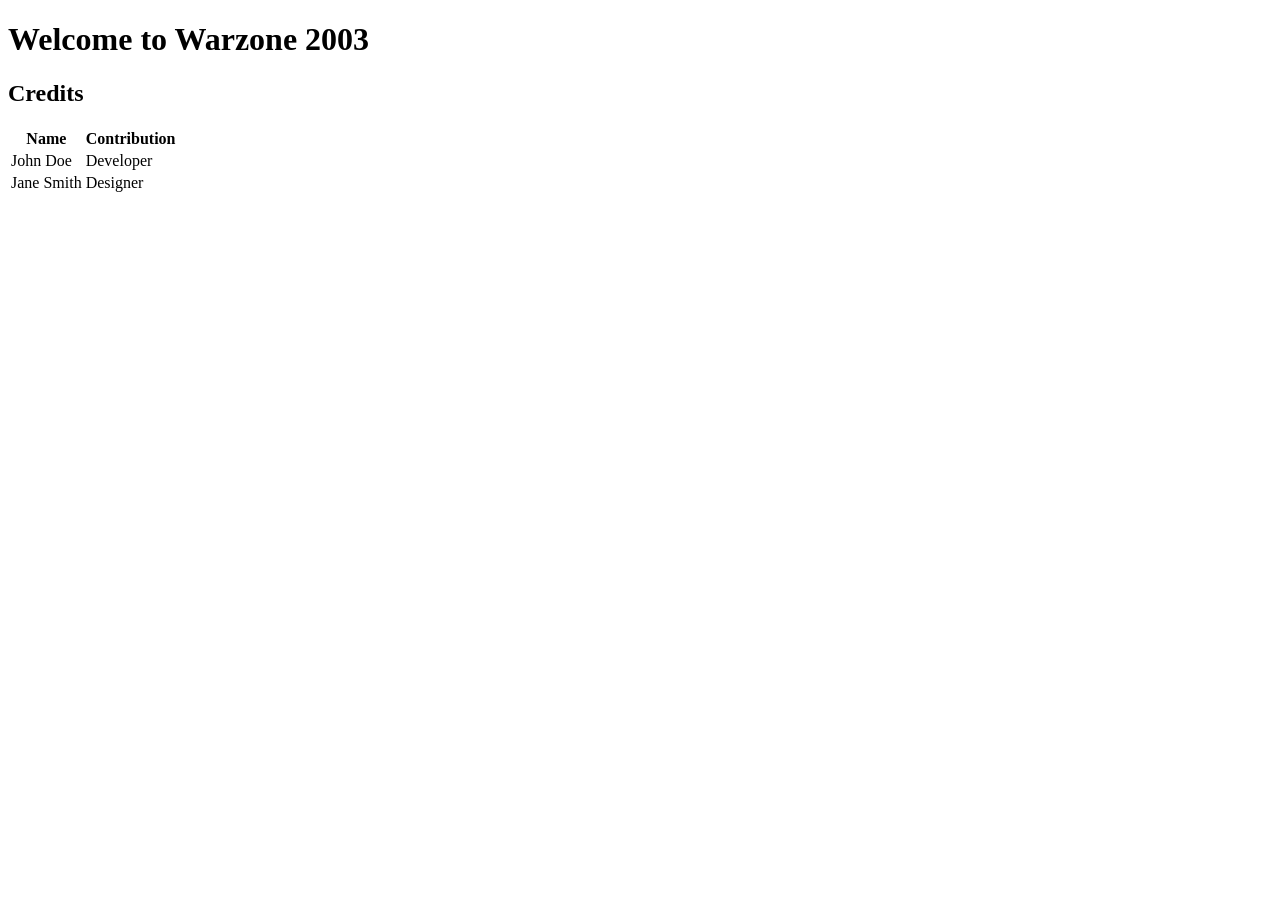
==== index.html @ 6802bebe "Update index.html to add Open Graph image, Twitter Card image, and fix credits table HTML." ====
<!DOCTYPE html>
<html lang="en">
<head>
    <meta charset="UTF-8">
    <meta name="viewport" content="width=device-width, initial-scale=1.0">
    <meta property="og:image" content="https://example.com/image.jpg">
    <meta name="twitter:image" content="https://example.com/image.jpg">
    <title>Warzone 2003</title>
</head>
<body>
    <h1>Welcome to Warzone 2003</h1>
    <div>
        <h2>Credits</h2>
        <table>
            <thead>
                <tr>
                    <th>Name</th>
                    <th>Contribution</th>
                </tr>
            </thead>
            <tbody>
                <tr>
                    <td>John Doe</td>
                    <td>Developer</td>
                </tr>
                <tr>
                    <td>Jane Smith</td>
                    <td>Designer</td>
                </tr>
            </tbody>
        </table>
    </div>
</body>
</html>
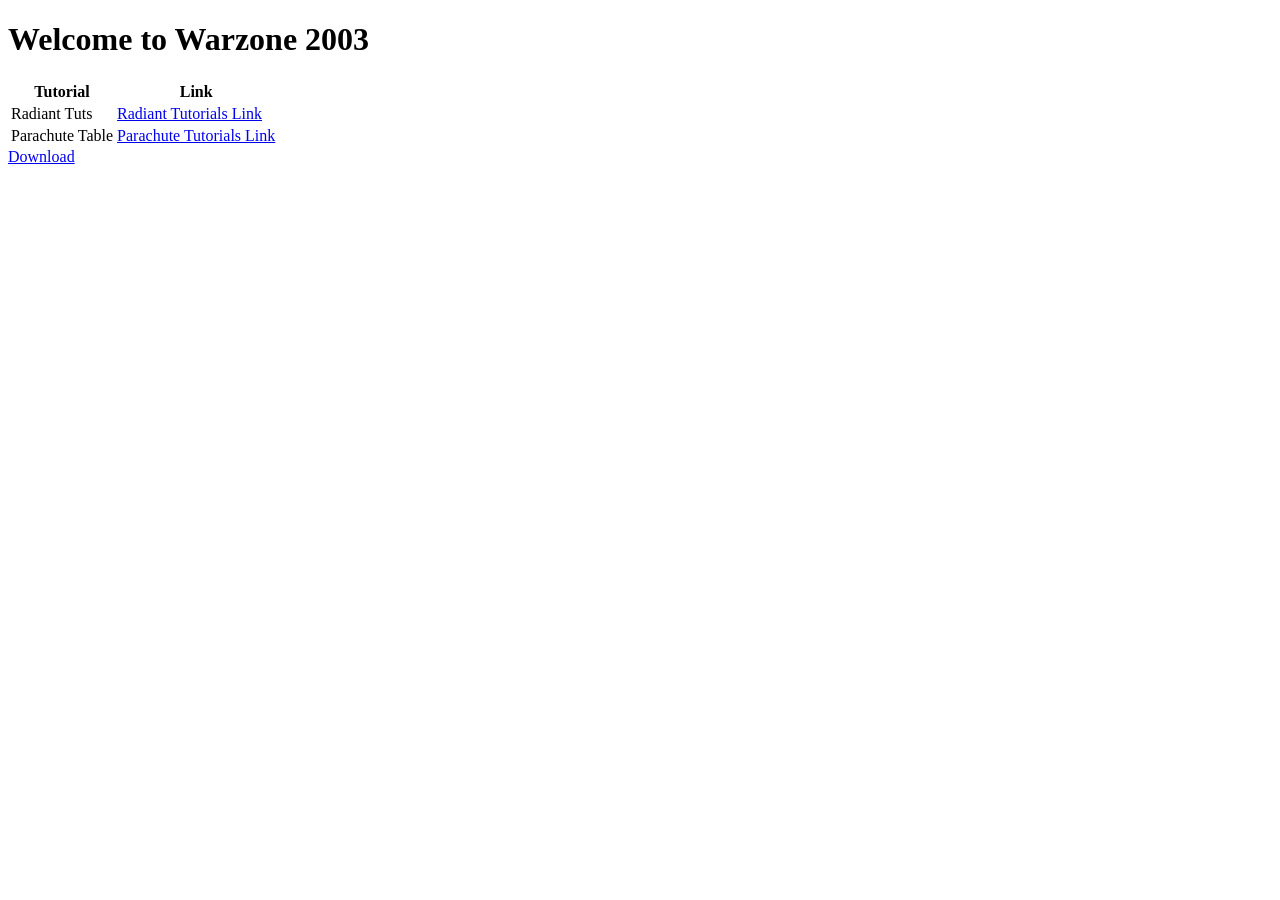
==== commit 70ddeff1: "Update index.html to add meta tags, fix table rows, add JSON-LD schema, and update download link" ====
--- a/index.html
+++ b/index.html
@@ -5,30 +5,34 @@
     <meta name="viewport" content="width=device-width, initial-scale=1.0">
     <meta property="og:image" content="https://example.com/image.jpg">
     <meta name="twitter:image" content="https://example.com/image.jpg">
+    <meta name="twitter:card" content="summary_large_image">
     <title>Warzone 2003</title>
+    <link rel="stylesheet" href="style.css">
 </head>
 <body>
     <h1>Welcome to Warzone 2003</h1>
-    <div>
-        <h2>Credits</h2>
-        <table>
-            <thead>
-                <tr>
-                    <th>Name</th>
-                    <th>Contribution</th>
-                </tr>
-            </thead>
-            <tbody>
-                <tr>
-                    <td>John Doe</td>
-                    <td>Developer</td>
-                </tr>
-                <tr>
-                    <td>Jane Smith</td>
-                    <td>Designer</td>
-                </tr>
-            </tbody>
-        </table>
-    </div>
+    <table>
+        <tr>
+            <th>Tutorial</th>
+            <th>Link</th>
+        </tr>
+        <tr>
+            <td>Radiant Tuts</td>
+            <td><a href="https://example.com/radianttuts">Radiant Tutorials Link</a></td>
+        </tr>
+        <tr>
+            <td>Parachute Table</td>
+            <td><a href="https://example.com/parachutetuts">Parachute Tutorials Link</a></td>
+        </tr>
+    </table>
+    <script type="application/ld+json">
+    {
+        "@context": "https://schema.org",
+        "@type": "WebSite",
+        "name": "Warzone 2003",
+        "url": "https://example.com"
+    }
+    </script>
+    <a href="https://example.com/download" class="btn-download">Download</a>
 </body>
 </html>
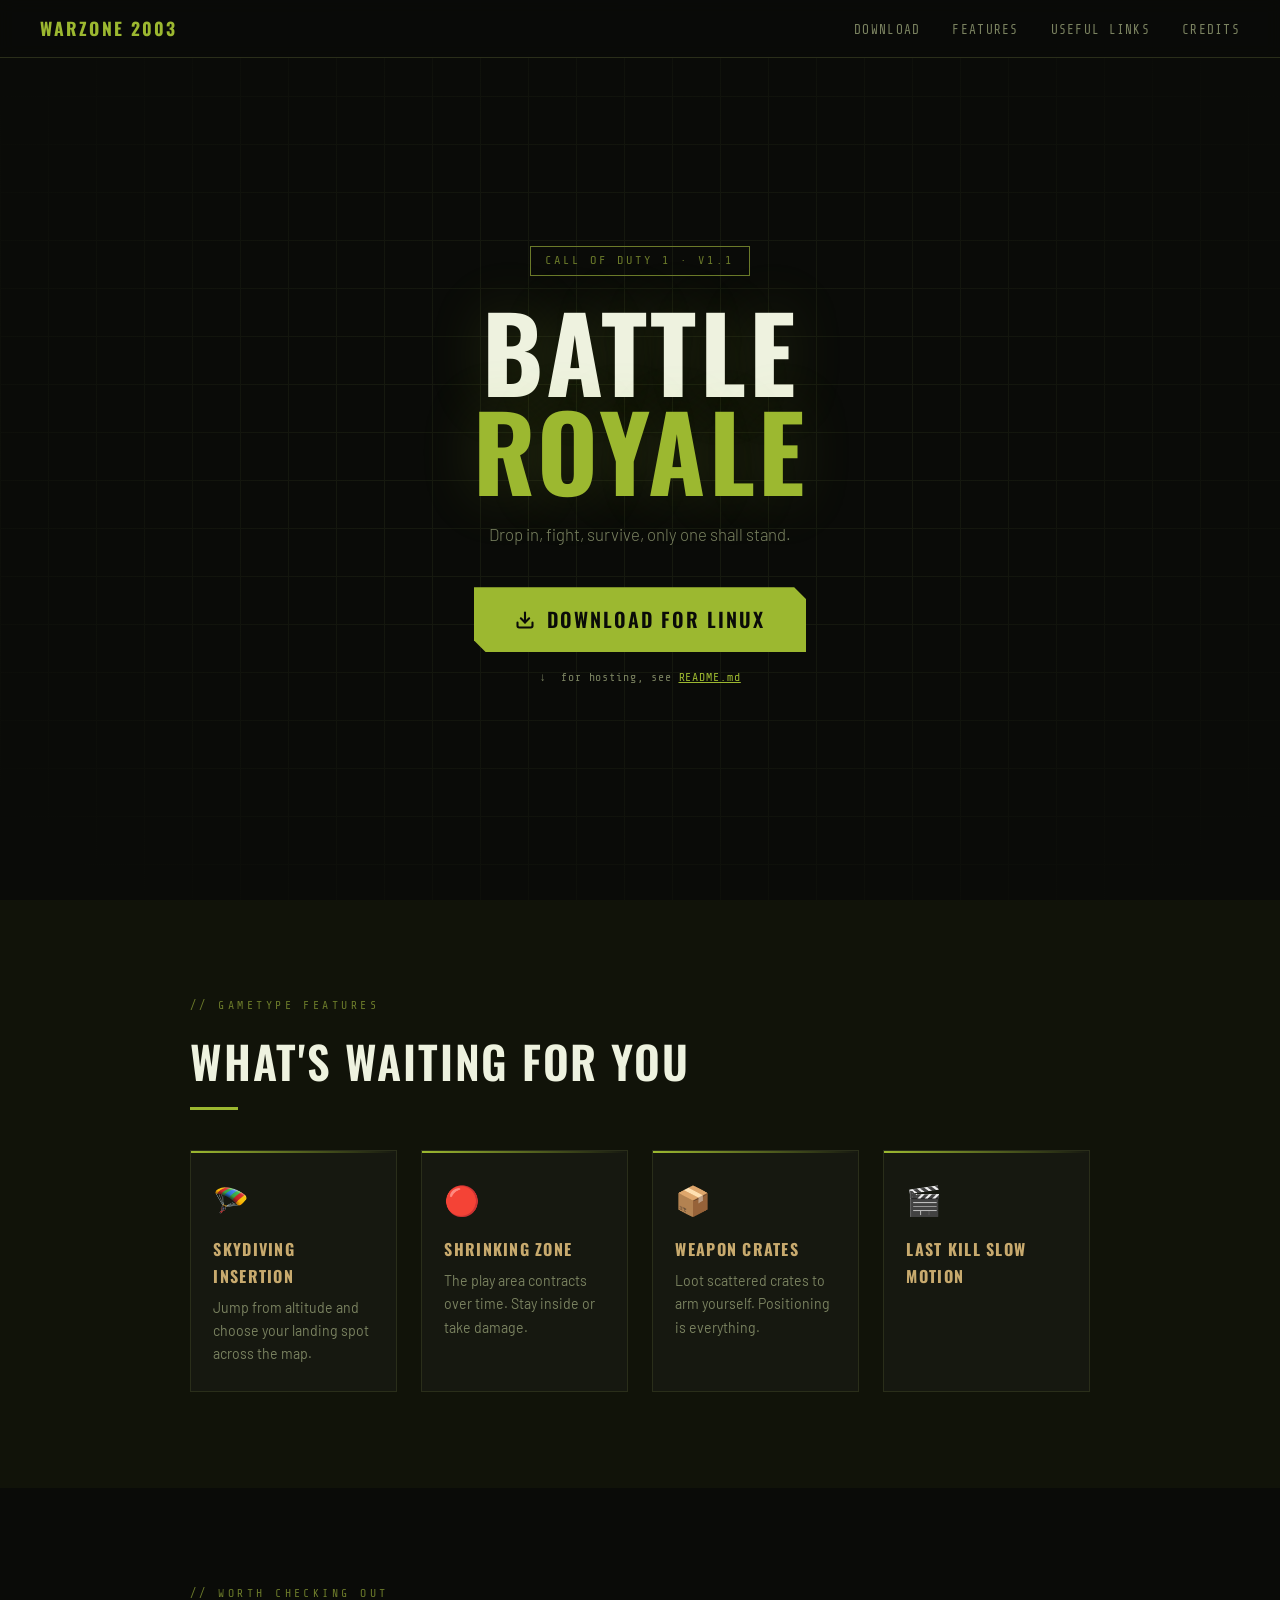
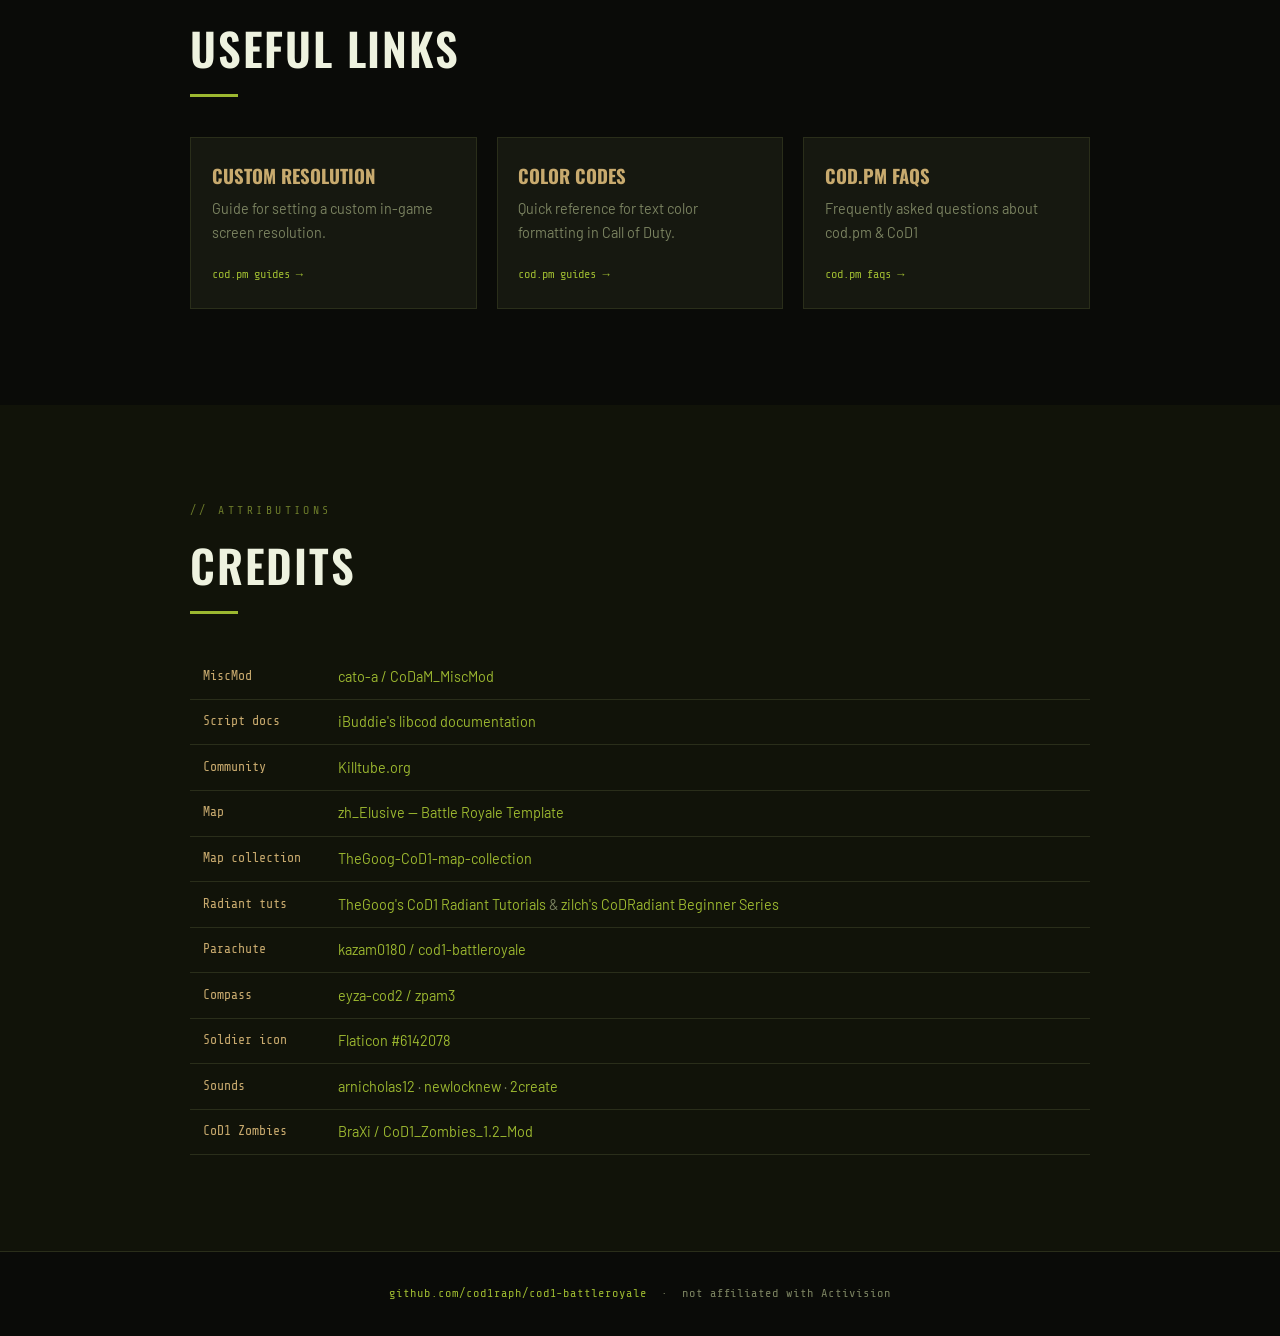
==== commit c58ca28d: "revert copilot changes Signed-off-by: Mechamorph <118144070+coyoteclan@users.noreply.github.com>" ====
--- a/index.html
+++ b/index.html
@@ -1,38 +1,208 @@
 <!DOCTYPE html>
 <html lang="en">
 <head>
-    <meta charset="UTF-8">
-    <meta name="viewport" content="width=device-width, initial-scale=1.0">
-    <meta property="og:image" content="https://example.com/image.jpg">
-    <meta name="twitter:image" content="https://example.com/image.jpg">
-    <meta name="twitter:card" content="summary_large_image">
-    <title>Warzone 2003</title>
-    <link rel="stylesheet" href="style.css">
+<meta charset="UTF-8" />
+<meta name="viewport" content="width=device-width, initial-scale=1.0" />
+<title>Home - Warzone2003</title>
+
+<link rel="icon" href="favicon.png" type="image/png">
+
+<!-- SEO Meta Tags -->
+<meta name="description" content="Battle Royale mod for Call of Duty ® (2003). Download & Play Now! No purchase required!">
+<meta name="keywords" content="Call of Duty, CoD, gaming, modding, Battleroyale, fps, download, free download, multiplayer, open source">
+<meta name="author" content="Kazam">
+<link rel="canonical" href="https://warzone2003.com/">
+
+<!-- Open Graph / Facebook -->
+<meta property="og:type" content="website">
+<meta property="og:url" content="https://warzone2003.com/">
+<meta property="og:title" content="Warzone2003">
+<meta property="og:description" content="Battle Royale mod for Call of Duty ® (2003). Download & Play Now! No purchase required!">
+
+<!-- Twitter Card -->
+<meta name="twitter:title" content="Warzone2003">
+<meta name="twitter:description" content="Battle Royale mod for Call of Duty ® (2003). Download & Play Now! No purchase required!">
+
+<!--
+<link rel="preload" href="/fonts/oswald-v57-latin_latin-ext-600.woff2" as="font" type="font/woff2" crossorigin>
+<link rel="preload" href="/fonts/oswald-v57-latin_latin-ext-700.woff2" as="font" type="font/woff2" crossorigin>
+<link rel="preload" href="/fonts/oswald-v57-latin_latin-ext-regular.woff2" as="font" type="font/woff2" crossorigin>
+-->
+
+<link href="styles.css" rel="preload" as="style" />
+<link href="styles.css" rel="stylesheet" />
+
+<!-- <link href="screenshots/1.avif" rel="preload" as="image"> -->
 </head>
 <body>
-    <h1>Welcome to Warzone 2003</h1>
-    <table>
-        <tr>
-            <th>Tutorial</th>
-            <th>Link</th>
-        </tr>
-        <tr>
-            <td>Radiant Tuts</td>
-            <td><a href="https://example.com/radianttuts">Radiant Tutorials Link</a></td>
-        </tr>
-        <tr>
-            <td>Parachute Table</td>
-            <td><a href="https://example.com/parachutetuts">Parachute Tutorials Link</a></td>
-        </tr>
+
+<nav>
+<a class="nav-logo" href="#">Warzone 2003</a>
+<ul>
+    <li><a href="#download">Download</a></li>
+    <li><a href="#features">Features</a></li>
+    <li><a href="#links">Useful Links</a></li>
+    <li><a href="#credits">Credits</a></li>
+</ul>
+</nav>
+
+<header id="hero">
+<div class="hero-inner">
+    <div class="hero-tag" id="download">Call of Duty 1 · v1.1</div>
+    <h1>Battle<br><span>Royale</span></h1>
+    <p class="hero-sub">
+    Drop in, fight, survive, only one shall stand.<br>
+    </p>
+    <a class="btn-download" href="#" onclick="handleDownload(event)">
+      <svg width="20" height="20" viewBox="0 0 24 24" fill="none" stroke="currentColor" stroke-width="2.5" stroke-linecap="round" stroke-linejoin="round">
+        <path d="M21 15v4a2 2 0 0 1-2 2H5a2 2 0 0 1-2-2v-4"/>
+        <polyline points="7 10 12 15 17 10"/>
+        <line x1="12" y1="15" x2="12" y2="3"/>
+      </svg>
+      <span id="dl-label">Download</span>
+    </a>
+    <p class="hero-note" id="dl-note">↓ &nbsp;for hosting, see <a href="https://github.com/cod1raph/cod1-battleroyale#" style="color:var(--olive-lit)">README.md</a></p>
+</div>
+</header>
+
+<main>
+<section id="features">
+<div class="container reveal">
+    <p class="section-label">// gametype features</p>
+    <h2>What's waiting for you</h2>
+    <div class="features-grid">
+    <div class="feature-card">
+        <div class="feature-icon">🪂</div>
+        <h3>Skydiving Insertion</h3>
+        <p>Jump from altitude and choose your landing spot across the map.</p>
+    </div>
+    <div class="feature-card">
+        <div class="feature-icon">🔴</div>
+        <h3>Shrinking Zone</h3>
+        <p>The play area contracts over time. Stay inside or take damage.</p>
+    </div>
+    <div class="feature-card">
+        <div class="feature-icon">📦</div>
+        <h3>Weapon Crates</h3>
+        <p>Loot scattered crates to arm yourself. Positioning is everything.</p>
+    </div>
+    <div class="feature-card">
+        <div class="feature-icon">🎬</div>
+        <h3>Last Kill Slow Motion</h3>
+        <p></p>
+    </div>
+    </div>
+</div>
+</section>
+
+<section id="links">
+  <div class="container reveal">
+    <p class="section-label">// worth checking out</p>
+    <h2>Useful Links</h2>
+
+    <div class="links-grid">
+      <a class="link-card" href="https://cod.pm/guide/32b0b3/how-to-set-a-custom-screen-resolution-in-game" target="_blank" rel="noopener">
+        <h3>Custom Resolution</h3>
+        <p>Guide for setting a custom in-game screen resolution.</p>
+        <span>cod.pm guides →</span>
+      </a>
+
+      <a class="link-card" href="https://cod.pm/guide/f8cfc5/color-codes-in-call-of-duty" target="_blank" rel="noopener">
+        <h3>Color Codes</h3>
+        <p>Quick reference for text color formatting in Call of Duty.</p>
+        <span>cod.pm guides →</span>
+      </a>
+
+      <a class="link-card" href="https://cod.pm/faq" target="_blank" rel="noopener">
+        <h3>CoD.PM FAQs</h3>
+        <p>Frequently asked questions about cod.pm & CoD1</p>
+        <span>cod.pm faqs →</span>
+      </a>
+    </div>
+  </div>
+</section>
+
+<section id="credits">
+<div class="container reveal">
+    <p class="section-label">// attributions</p>
+    <h2>Credits</h2>
+    <table class="credits-table">
+    <tbody>
+        <tr><td>MiscMod</td><td><a href="https://github.com/cato-a/CoDaM_MiscMod" target="_blank" rel="noopener">cato-a / CoDaM_MiscMod</a></td></tr>
+        <tr><td>Script docs</td><td><a href="https://www.ibuddie.at/libcod" target="_blank" rel="noopener">iBuddie's libcod documentation</a></td></tr>
+        <tr><td>Community</td><td><a href="https://killtube.org" target="_blank" rel="noopener">Killtube.org</a></td></tr>
+        <tr><td>Map</td><td><a href="https://vcodmods.com/maps/zh-elusive-battle-royal-template" target="_blank" rel="noopener">zh_Elusive — Battle Royale Template</a></td></tr>
+        <tr><td>Map collection</td><td><a href="https://github.com/thegoog1337/TheGoog-CoD1-map-collection" target="_blank" rel="noopener">TheGoog-CoD1-map-collection</a></td></tr>
+        <tr><td>Radiant tuts</td><td><a href="https://www.youtube.com/playlist?list=PLb5ihZo7ved010imAmoZxa5C5946Oi-9z" target="_blank" rel="noopener">TheGoog's CoD1 Radiant Tutorials</a> &amp; <a href="https://www.youtube.com/@hcliz/videos" target="_blank" rel="noopener">zilch's CoDRadiant Beginner Series</a></td></tr>
+        <tr><td>Parachute</td><td><a href="https://gitlab.com/kazam0180/cod1-battleroyale/-/blob/main/client/weapons/mp/br_parachute_mp" target="_blank" rel="noopener">kazam0180 / cod1-battleroyale</a></td></tr>
+        <tr><td>Compass</td><td><a href="https://github.com/eyza-cod2/zpam3" target="_blank" rel="noopener">eyza-cod2 / zpam3</a></td></tr>
+        <tr><td>Soldier icon</td><td><a href="https://www.flaticon.com/free-icon/soldier_6142078" target="_blank" rel="noopener">Flaticon #6142078</a></td></tr>
+        <tr><td>Sounds</td><td>
+        <a href="https://freesound.org/people/arnicholas12/sounds/702765/" target="_blank" rel="noopener">arnicholas12</a> ·
+        <a href="https://freesound.org/people/newlocknew/sounds/732379/" target="_blank" rel="noopener">newlocknew</a> ·
+        <a href="https://freesound.org/people/2create/sounds/620310/" target="_blank" rel="noopener">2create</a>
+        </td></tr>
+        <tr><td>CoD1 Zombies</td><td><a href="https://github.com/BraXi/CoD1_Zombies_1.2_Mod" target="_blank" rel="noopener">BraXi / CoD1_Zombies_1.2_Mod</a></td></tr>
+    </tbody>
     </table>
-    <script type="application/ld+json">
-    {
-        "@context": "https://schema.org",
-        "@type": "WebSite",
-        "name": "Warzone 2003",
-        "url": "https://example.com"
-    }
-    </script>
-    <a href="https://example.com/download" class="btn-download">Download</a>
+</div>
+</section>
+</main>
+
+<footer>
+<p>
+    <a href="https://github.com/cod1raph/cod1-battleroyale" target="_blank" rel="noopener" style="color:var(--olive-lit)">github.com/cod1raph/cod1-battleroyale</a>
+    &nbsp;·&nbsp; not affiliated with Activision
+</p>
+</footer>
+
+<script>
+const observer = new IntersectionObserver(entries => {
+    entries.forEach(e => { if (e.isIntersecting) e.target.classList.add('visible'); });
+}, { threshold: 0.1 });
+document.querySelectorAll('.reveal').forEach(el => observer.observe(el));
+
+const BASE = 'https://warzone2003.com/files/';
+
+function detectOS() {
+  const ua = navigator.userAgent;
+  if (/Windows/i.test(ua))    return 'windows';
+  if (/Linux/i.test(ua))      return 'linux';
+  return 'unknown';
+}
+
+const RELEASES = {
+  windows: { file: 'warzone2003setup-0.3.3-windows.exe', label: 'Download for Windows' },
+  linux:   { file: 'warzone2003setup-0.3.3-linux',       label: 'Download for Linux'   },
+  unknown: { file: null,                               label: 'Download' },
+};
+
+function initDownloadButton() {
+  const os = detectOS();
+  const rel = RELEASES[os];
+  const label = document.getElementById('dl-label');
+  const note  = document.getElementById('dl-note');
+  label.textContent = rel.label;
+  if (os === 'unknown') {
+    note.innerHTML = 'OS not detected — pick your build <a href="https://github.com/coyoteclan/warzone2003-website/tree/main/files" style="color:var(--olive-lit)">here</a>.';
+  }
+}
+
+function handleDownload(e) {
+  e.preventDefault();
+  const os = detectOS();
+  const rel = RELEASES[os];
+  if (rel.file) {
+    window.location.href = "#links";
+    window.location.href = BASE + rel.file;
+  } else {
+    window.open('https://github.com/coyoteclan/warzone2003-website/tree/main/files', '_blank');
+  }
+}
+
+initDownloadButton();
+
+</script>
+
 </body>
-</html>+</html>
--- a/styles.css
+++ b/styles.css
@@ -0,0 +1,400 @@
+/* oswald-regular - latin_latin-ext */
+@font-face {
+    font-display: swap; /* Check https://developer.mozilla.org/en-US/docs/Web/CSS/@font-face/font-display for other options. */
+    font-family: 'Oswald';
+    font-style: normal;
+    font-weight: 400;
+    src: url('/fonts/oswald-v57-latin_latin-ext-regular.woff2') format('woff2'); /* Chrome 36+, Opera 23+, Firefox 39+, Safari 12+, iOS 10+ */
+}
+
+/* oswald-600 - latin_latin-ext */
+@font-face {
+    font-display: swap; /* Check https://developer.mozilla.org/en-US/docs/Web/CSS/@font-face/font-display for other options. */
+    font-family: 'Oswald';
+    font-style: normal;
+    font-weight: 600;
+    src: url('/fonts/oswald-v57-latin_latin-ext-600.woff2') format('woff2'); /* Chrome 36+, Opera 23+, Firefox 39+, Safari 12+, iOS 10+ */
+}
+
+/* oswald-700 - latin_latin-ext */
+@font-face {
+    font-display: swap; /* Check https://developer.mozilla.org/en-US/docs/Web/CSS/@font-face/font-display for other options. */
+    font-family: 'Oswald';
+    font-style: normal;
+    font-weight: 700;
+    src: url('/fonts/oswald-v57-latin_latin-ext-700.woff2') format('woff2'); /* Chrome 36+, Opera 23+, Firefox 39+, Safari 12+, iOS 10+ */
+}
+
+/* share-tech-mono-regular - latin */
+@font-face {
+    font-display: swap; /* Check https://developer.mozilla.org/en-US/docs/Web/CSS/@font-face/font-display for other options. */
+    font-family: 'Share Tech Mono';
+    font-style: normal;
+    font-weight: 400;
+    src: url('/fonts/share-tech-mono-v16-latin-regular.woff2') format('woff2'); /* Chrome 36+, Opera 23+, Firefox 39+, Safari 12+, iOS 10+ */
+}
+
+/* barlow-300 - latin_latin-ext */
+@font-face {
+    font-display: swap; /* Check https://developer.mozilla.org/en-US/docs/Web/CSS/@font-face/font-display for other options. */
+    font-family: 'Barlow';
+    font-style: normal;
+    font-weight: 300;
+    src: url('/fonts/barlow-v13-latin_latin-ext-300.woff2') format('woff2'); /* Chrome 36+, Opera 23+, Firefox 39+, Safari 12+, iOS 10+ */
+}
+
+/* barlow-regular - latin_latin-ext */
+@font-face {
+    font-display: swap; /* Check https://developer.mozilla.org/en-US/docs/Web/CSS/@font-face/font-display for other options. */
+    font-family: 'Barlow';
+    font-style: normal;
+    font-weight: 400;
+    src: url('/fonts/barlow-v13-latin_latin-ext-regular.woff2') format('woff2'); /* Chrome 36+, Opera 23+, Firefox 39+, Safari 12+, iOS 10+ */
+}
+
+/* barlow-500 - latin_latin-ext */
+@font-face {
+    font-display: swap; /* Check https://developer.mozilla.org/en-US/docs/Web/CSS/@font-face/font-display for other options. */
+    font-family: 'Barlow';
+    font-style: normal;
+    font-weight: 500;
+    src: url('/fonts/barlow-v13-latin_latin-ext-500.woff2') format('woff2'); /* Chrome 36+, Opera 23+, Firefox 39+, Safari 12+, iOS 10+ */
+}
+
+
+*, *::before, *::after { box-sizing: border-box; margin: 0; padding: 0; }
+
+:root {
+    --bg:        #0a0b08;
+    --bg2:       #111309;
+    --bg3:       #161810;
+    --border:    #2a2e1a;
+    --olive:     #6b7a2a;
+    --olive-lit: #9cb830;
+    --tan:       #c8aa6e;
+    --tan-dim:   #8a7248;
+    --text:      #cdd4b0;
+    --text-dim:  #7a8260;
+    --white:     #eef2df;
+    --red:       #c23b22;
+}
+
+html { scroll-behavior: smooth; }
+
+body {
+    font-family: 'Barlow', sans-serif;
+    background: var(--bg);
+    color: var(--text);
+    line-height: 1.65;
+    overflow-x: hidden;
+}
+
+/*  NAV  */
+nav {
+    position: fixed;
+    top: 0; left: 0; right: 0;
+    z-index: 100;
+    display: flex;
+    align-items: center;
+    justify-content: space-between;
+    padding: 0 2.5rem;
+    height: 58px;
+    background: rgba(10,11,8,.88);
+    backdrop-filter: blur(8px);
+    border-bottom: 1px solid var(--border);
+}
+
+.nav-logo {
+    font-family: 'Oswald', sans-serif;
+    font-size: 1.1rem;
+    font-weight: 700;
+    letter-spacing: .12em;
+    text-transform: uppercase;
+    color: var(--olive-lit);
+    text-decoration: none;
+}
+
+nav ul {
+    list-style: none;
+    display: flex;
+    gap: 2rem;
+}
+
+nav a {
+    font-family: 'Share Tech Mono', monospace;
+    font-size: .8rem;
+    letter-spacing: .1em;
+    text-transform: uppercase;
+    color: var(--text-dim);
+    text-decoration: none;
+    transition: color .2s;
+}
+nav a:hover { color: var(--olive-lit); }
+
+/*  HERO  */
+#hero {
+min-height: 100vh;
+display: flex;
+flex-direction: column;
+align-items: center;
+justify-content: center;
+text-align: center;
+padding: 6rem 2rem 4rem;
+position: relative;
+overflow: hidden;
+}
+
+/* grid background */
+#hero::before {
+content: '';
+position: absolute;
+inset: 0;
+background-image:
+linear-gradient(var(--border) 1px, transparent 1px),
+linear-gradient(90deg, var(--border) 1px, transparent 1px);
+background-size: 48px 48px;
+opacity: .4;
+}
+
+/* vignette */
+#hero::after {
+content: '';
+position: absolute;
+inset: 0;
+background: radial-gradient(ellipse at center, transparent 30%, var(--bg) 90%);
+}
+
+.hero-inner { position: relative; z-index: 1; max-width: 780px; }
+
+.hero-tag {
+    font-family: 'Share Tech Mono', monospace;
+    font-size: .75rem;
+    letter-spacing: .25em;
+    text-transform: uppercase;
+    color: var(--olive);
+    border: 1px solid var(--olive);
+    display: inline-block;
+    padding: .25rem .9rem;
+    margin-bottom: 1.6rem;
+}
+
+h1 {
+    font-family: 'Oswald', sans-serif;
+    font-size: clamp(3rem, 9vw, 6.5rem);
+    font-weight: 700;
+    line-height: .95;
+    letter-spacing: .03em;
+    text-transform: uppercase;
+    color: var(--white);
+    text-shadow: 0 0 60px rgba(156,184,48,.2);
+}
+
+h1 span { color: var(--olive-lit); }
+
+.hero-sub {
+    margin: 1.4rem auto 2.4rem;
+    max-width: 520px;
+    color: var(--text-dim);
+    font-size: 1.05rem;
+    font-weight: 300;
+}
+
+.btn-download {
+    display: inline-flex;
+    align-items: center;
+    gap: .7rem;
+    font-family: 'Oswald', sans-serif;
+    font-size: 1.25rem;
+    font-weight: 600;
+    letter-spacing: .1em;
+    text-transform: uppercase;
+    text-decoration: none;
+    color: var(--bg);
+    background: var(--olive-lit);
+    padding: 1rem 2.6rem;
+    border: none;
+    clip-path: polygon(0 0, calc(100% - 12px) 0, 100% 12px, 100% 100%, 12px 100%, 0 calc(100% - 12px));
+    transition: background .2s, transform .15s;
+}
+.btn-download:hover {
+    background: var(--white);
+    transform: translateY(-2px);
+}
+.btn-download svg { flex-shrink: 0; }
+
+.hero-note {
+    margin-top: 1rem;
+    font-family: 'Share Tech Mono', monospace;
+    font-size: .72rem;
+    color: var(--text-dim);
+    letter-spacing: .08em;
+}
+
+/*  SECTIONS  */
+section { padding: 6rem 2rem; }
+.container { max-width: 900px; margin: 0 auto; }
+
+.section-label {
+    font-family: 'Share Tech Mono', monospace;
+    font-size: .72rem;
+    letter-spacing: .3em;
+    text-transform: uppercase;
+    color: var(--olive);
+    margin-bottom: .6rem;
+}
+
+h2 {
+    font-family: 'Oswald', sans-serif;
+    font-size: clamp(1.8rem, 4vw, 2.8rem);
+    font-weight: 600;
+    text-transform: uppercase;
+    color: var(--white);
+    letter-spacing: .04em;
+    margin-bottom: 2.5rem;
+}
+
+h2::after {
+    content: '';
+    display: block;
+    width: 48px;
+    height: 3px;
+    background: var(--olive-lit);
+    margin-top: .5rem;
+}
+
+/*  FEATURES  */
+#features { background: var(--bg2); }
+
+.features-grid {
+    display: grid;
+    grid-template-columns: repeat(auto-fit, minmax(200px, 1fr));
+    gap: 1.5rem;
+}
+
+.feature-card {
+    background: var(--bg3);
+    border: 1px solid var(--border);
+    padding: 1.6rem 1.4rem;
+    position: relative;
+    overflow: hidden;
+    transition: border-color .2s;
+}
+.feature-card:hover { border-color: var(--olive); }
+.feature-card::before {
+    content: '';
+    position: absolute;
+    top: 0; left: 0; right: 0;
+    height: 2px;
+    background: linear-gradient(90deg, var(--olive-lit), transparent);
+}
+
+.feature-icon { font-size: 1.8rem; margin-bottom: .8rem; }
+
+.feature-card h3 {
+    font-family: 'Oswald', sans-serif;
+    font-size: 1rem;
+    text-transform: uppercase;
+    letter-spacing: .08em;
+    color: var(--tan);
+    margin-bottom: .4rem;
+}
+
+.feature-card p {
+    font-size: .88rem;
+    color: var(--text-dim);
+}
+
+/*  LINKS  */
+
+.links-grid {
+    display: grid;
+    grid-template-columns: repeat(auto-fit, minmax(240px, 1fr));
+    gap: 1.25rem;
+}
+
+.link-card {
+    display: block;
+    padding: 1.4rem 1.3rem;
+    background: var(--bg3);
+    border: 1px solid var(--border);
+    text-decoration: none;
+    transition: transform .15s, border-color .2s;
+}
+
+.link-card:hover {
+    transform: translateY(-2px);
+    border-color: var(--olive);
+}
+
+.link-card h3 {
+    font-family: 'Oswald', sans-serif;
+    text-transform: uppercase;
+    color: var(--tan);
+    margin-bottom: .35rem;
+}
+
+.link-card p {
+    color: var(--text-dim);
+    font-size: .9rem;
+    margin-bottom: .9rem;
+}
+
+.link-card span {
+    font-family: 'Share Tech Mono', monospace;
+    color: var(--olive-lit);
+    font-size: .75rem;
+}
+
+/*  CREDITS  */
+#credits { background: var(--bg2); }
+
+.credits-table {
+    width: 100%;
+    border-collapse: collapse;
+    font-size: .9rem;
+}
+
+.credits-table td {
+    padding: .65rem .8rem;
+    border-bottom: 1px solid var(--border);
+    color: var(--text-dim);
+    vertical-align: top;
+}
+
+.credits-table td:first-child {
+    color: var(--tan);
+    font-family: 'Share Tech Mono', monospace;
+    font-size: .82rem;
+    white-space: nowrap;
+    width: 1%;
+    padding-right: 1.5rem;
+}
+
+.credits-table a { color: var(--olive-lit); text-decoration: none; }
+.credits-table a:hover { text-decoration: underline; }
+
+/*  FOOTER */
+footer {
+    padding: 2rem;
+    text-align: center;
+    border-top: 1px solid var(--border);
+    font-family: 'Share Tech Mono', monospace;
+    font-size: .75rem;
+    color: var(--text-dim);
+    letter-spacing: .08em;
+}
+
+footer a { color: var(--olive); text-decoration: none; }
+
+/*  fade-in on scroll  */
+.reveal {
+    opacity: 0;
+    transform: translateY(24px);
+    transition: opacity .5s ease, transform .5s ease;
+}
+.reveal.visible { opacity: 1; transform: none; }
+
+@media (max-width: 600px) {
+    nav ul { gap: 1rem; }
+    .step { grid-template-columns: 2rem 1fr; }
+}
--- a/styles.css
+++ b/styles.css
@@ -0,0 +1,400 @@
+/* oswald-regular - latin_latin-ext */
+@font-face {
+    font-display: swap; /* Check https://developer.mozilla.org/en-US/docs/Web/CSS/@font-face/font-display for other options. */
+    font-family: 'Oswald';
+    font-style: normal;
+    font-weight: 400;
+    src: url('/fonts/oswald-v57-latin_latin-ext-regular.woff2') format('woff2'); /* Chrome 36+, Opera 23+, Firefox 39+, Safari 12+, iOS 10+ */
+}
+
+/* oswald-600 - latin_latin-ext */
+@font-face {
+    font-display: swap; /* Check https://developer.mozilla.org/en-US/docs/Web/CSS/@font-face/font-display for other options. */
+    font-family: 'Oswald';
+    font-style: normal;
+    font-weight: 600;
+    src: url('/fonts/oswald-v57-latin_latin-ext-600.woff2') format('woff2'); /* Chrome 36+, Opera 23+, Firefox 39+, Safari 12+, iOS 10+ */
+}
+
+/* oswald-700 - latin_latin-ext */
+@font-face {
+    font-display: swap; /* Check https://developer.mozilla.org/en-US/docs/Web/CSS/@font-face/font-display for other options. */
+    font-family: 'Oswald';
+    font-style: normal;
+    font-weight: 700;
+    src: url('/fonts/oswald-v57-latin_latin-ext-700.woff2') format('woff2'); /* Chrome 36+, Opera 23+, Firefox 39+, Safari 12+, iOS 10+ */
+}
+
+/* share-tech-mono-regular - latin */
+@font-face {
+    font-display: swap; /* Check https://developer.mozilla.org/en-US/docs/Web/CSS/@font-face/font-display for other options. */
+    font-family: 'Share Tech Mono';
+    font-style: normal;
+    font-weight: 400;
+    src: url('/fonts/share-tech-mono-v16-latin-regular.woff2') format('woff2'); /* Chrome 36+, Opera 23+, Firefox 39+, Safari 12+, iOS 10+ */
+}
+
+/* barlow-300 - latin_latin-ext */
+@font-face {
+    font-display: swap; /* Check https://developer.mozilla.org/en-US/docs/Web/CSS/@font-face/font-display for other options. */
+    font-family: 'Barlow';
+    font-style: normal;
+    font-weight: 300;
+    src: url('/fonts/barlow-v13-latin_latin-ext-300.woff2') format('woff2'); /* Chrome 36+, Opera 23+, Firefox 39+, Safari 12+, iOS 10+ */
+}
+
+/* barlow-regular - latin_latin-ext */
+@font-face {
+    font-display: swap; /* Check https://developer.mozilla.org/en-US/docs/Web/CSS/@font-face/font-display for other options. */
+    font-family: 'Barlow';
+    font-style: normal;
+    font-weight: 400;
+    src: url('/fonts/barlow-v13-latin_latin-ext-regular.woff2') format('woff2'); /* Chrome 36+, Opera 23+, Firefox 39+, Safari 12+, iOS 10+ */
+}
+
+/* barlow-500 - latin_latin-ext */
+@font-face {
+    font-display: swap; /* Check https://developer.mozilla.org/en-US/docs/Web/CSS/@font-face/font-display for other options. */
+    font-family: 'Barlow';
+    font-style: normal;
+    font-weight: 500;
+    src: url('/fonts/barlow-v13-latin_latin-ext-500.woff2') format('woff2'); /* Chrome 36+, Opera 23+, Firefox 39+, Safari 12+, iOS 10+ */
+}
+
+
+*, *::before, *::after { box-sizing: border-box; margin: 0; padding: 0; }
+
+:root {
+    --bg:        #0a0b08;
+    --bg2:       #111309;
+    --bg3:       #161810;
+    --border:    #2a2e1a;
+    --olive:     #6b7a2a;
+    --olive-lit: #9cb830;
+    --tan:       #c8aa6e;
+    --tan-dim:   #8a7248;
+    --text:      #cdd4b0;
+    --text-dim:  #7a8260;
+    --white:     #eef2df;
+    --red:       #c23b22;
+}
+
+html { scroll-behavior: smooth; }
+
+body {
+    font-family: 'Barlow', sans-serif;
+    background: var(--bg);
+    color: var(--text);
+    line-height: 1.65;
+    overflow-x: hidden;
+}
+
+/*  NAV  */
+nav {
+    position: fixed;
+    top: 0; left: 0; right: 0;
+    z-index: 100;
+    display: flex;
+    align-items: center;
+    justify-content: space-between;
+    padding: 0 2.5rem;
+    height: 58px;
+    background: rgba(10,11,8,.88);
+    backdrop-filter: blur(8px);
+    border-bottom: 1px solid var(--border);
+}
+
+.nav-logo {
+    font-family: 'Oswald', sans-serif;
+    font-size: 1.1rem;
+    font-weight: 700;
+    letter-spacing: .12em;
+    text-transform: uppercase;
+    color: var(--olive-lit);
+    text-decoration: none;
+}
+
+nav ul {
+    list-style: none;
+    display: flex;
+    gap: 2rem;
+}
+
+nav a {
+    font-family: 'Share Tech Mono', monospace;
+    font-size: .8rem;
+    letter-spacing: .1em;
+    text-transform: uppercase;
+    color: var(--text-dim);
+    text-decoration: none;
+    transition: color .2s;
+}
+nav a:hover { color: var(--olive-lit); }
+
+/*  HERO  */
+#hero {
+min-height: 100vh;
+display: flex;
+flex-direction: column;
+align-items: center;
+justify-content: center;
+text-align: center;
+padding: 6rem 2rem 4rem;
+position: relative;
+overflow: hidden;
+}
+
+/* grid background */
+#hero::before {
+content: '';
+position: absolute;
+inset: 0;
+background-image:
+linear-gradient(var(--border) 1px, transparent 1px),
+linear-gradient(90deg, var(--border) 1px, transparent 1px);
+background-size: 48px 48px;
+opacity: .4;
+}
+
+/* vignette */
+#hero::after {
+content: '';
+position: absolute;
+inset: 0;
+background: radial-gradient(ellipse at center, transparent 30%, var(--bg) 90%);
+}
+
+.hero-inner { position: relative; z-index: 1; max-width: 780px; }
+
+.hero-tag {
+    font-family: 'Share Tech Mono', monospace;
+    font-size: .75rem;
+    letter-spacing: .25em;
+    text-transform: uppercase;
+    color: var(--olive);
+    border: 1px solid var(--olive);
+    display: inline-block;
+    padding: .25rem .9rem;
+    margin-bottom: 1.6rem;
+}
+
+h1 {
+    font-family: 'Oswald', sans-serif;
+    font-size: clamp(3rem, 9vw, 6.5rem);
+    font-weight: 700;
+    line-height: .95;
+    letter-spacing: .03em;
+    text-transform: uppercase;
+    color: var(--white);
+    text-shadow: 0 0 60px rgba(156,184,48,.2);
+}
+
+h1 span { color: var(--olive-lit); }
+
+.hero-sub {
+    margin: 1.4rem auto 2.4rem;
+    max-width: 520px;
+    color: var(--text-dim);
+    font-size: 1.05rem;
+    font-weight: 300;
+}
+
+.btn-download {
+    display: inline-flex;
+    align-items: center;
+    gap: .7rem;
+    font-family: 'Oswald', sans-serif;
+    font-size: 1.25rem;
+    font-weight: 600;
+    letter-spacing: .1em;
+    text-transform: uppercase;
+    text-decoration: none;
+    color: var(--bg);
+    background: var(--olive-lit);
+    padding: 1rem 2.6rem;
+    border: none;
+    clip-path: polygon(0 0, calc(100% - 12px) 0, 100% 12px, 100% 100%, 12px 100%, 0 calc(100% - 12px));
+    transition: background .2s, transform .15s;
+}
+.btn-download:hover {
+    background: var(--white);
+    transform: translateY(-2px);
+}
+.btn-download svg { flex-shrink: 0; }
+
+.hero-note {
+    margin-top: 1rem;
+    font-family: 'Share Tech Mono', monospace;
+    font-size: .72rem;
+    color: var(--text-dim);
+    letter-spacing: .08em;
+}
+
+/*  SECTIONS  */
+section { padding: 6rem 2rem; }
+.container { max-width: 900px; margin: 0 auto; }
+
+.section-label {
+    font-family: 'Share Tech Mono', monospace;
+    font-size: .72rem;
+    letter-spacing: .3em;
+    text-transform: uppercase;
+    color: var(--olive);
+    margin-bottom: .6rem;
+}
+
+h2 {
+    font-family: 'Oswald', sans-serif;
+    font-size: clamp(1.8rem, 4vw, 2.8rem);
+    font-weight: 600;
+    text-transform: uppercase;
+    color: var(--white);
+    letter-spacing: .04em;
+    margin-bottom: 2.5rem;
+}
+
+h2::after {
+    content: '';
+    display: block;
+    width: 48px;
+    height: 3px;
+    background: var(--olive-lit);
+    margin-top: .5rem;
+}
+
+/*  FEATURES  */
+#features { background: var(--bg2); }
+
+.features-grid {
+    display: grid;
+    grid-template-columns: repeat(auto-fit, minmax(200px, 1fr));
+    gap: 1.5rem;
+}
+
+.feature-card {
+    background: var(--bg3);
+    border: 1px solid var(--border);
+    padding: 1.6rem 1.4rem;
+    position: relative;
+    overflow: hidden;
+    transition: border-color .2s;
+}
+.feature-card:hover { border-color: var(--olive); }
+.feature-card::before {
+    content: '';
+    position: absolute;
+    top: 0; left: 0; right: 0;
+    height: 2px;
+    background: linear-gradient(90deg, var(--olive-lit), transparent);
+}
+
+.feature-icon { font-size: 1.8rem; margin-bottom: .8rem; }
+
+.feature-card h3 {
+    font-family: 'Oswald', sans-serif;
+    font-size: 1rem;
+    text-transform: uppercase;
+    letter-spacing: .08em;
+    color: var(--tan);
+    margin-bottom: .4rem;
+}
+
+.feature-card p {
+    font-size: .88rem;
+    color: var(--text-dim);
+}
+
+/*  LINKS  */
+
+.links-grid {
+    display: grid;
+    grid-template-columns: repeat(auto-fit, minmax(240px, 1fr));
+    gap: 1.25rem;
+}
+
+.link-card {
+    display: block;
+    padding: 1.4rem 1.3rem;
+    background: var(--bg3);
+    border: 1px solid var(--border);
+    text-decoration: none;
+    transition: transform .15s, border-color .2s;
+}
+
+.link-card:hover {
+    transform: translateY(-2px);
+    border-color: var(--olive);
+}
+
+.link-card h3 {
+    font-family: 'Oswald', sans-serif;
+    text-transform: uppercase;
+    color: var(--tan);
+    margin-bottom: .35rem;
+}
+
+.link-card p {
+    color: var(--text-dim);
+    font-size: .9rem;
+    margin-bottom: .9rem;
+}
+
+.link-card span {
+    font-family: 'Share Tech Mono', monospace;
+    color: var(--olive-lit);
+    font-size: .75rem;
+}
+
+/*  CREDITS  */
+#credits { background: var(--bg2); }
+
+.credits-table {
+    width: 100%;
+    border-collapse: collapse;
+    font-size: .9rem;
+}
+
+.credits-table td {
+    padding: .65rem .8rem;
+    border-bottom: 1px solid var(--border);
+    color: var(--text-dim);
+    vertical-align: top;
+}
+
+.credits-table td:first-child {
+    color: var(--tan);
+    font-family: 'Share Tech Mono', monospace;
+    font-size: .82rem;
+    white-space: nowrap;
+    width: 1%;
+    padding-right: 1.5rem;
+}
+
+.credits-table a { color: var(--olive-lit); text-decoration: none; }
+.credits-table a:hover { text-decoration: underline; }
+
+/*  FOOTER */
+footer {
+    padding: 2rem;
+    text-align: center;
+    border-top: 1px solid var(--border);
+    font-family: 'Share Tech Mono', monospace;
+    font-size: .75rem;
+    color: var(--text-dim);
+    letter-spacing: .08em;
+}
+
+footer a { color: var(--olive); text-decoration: none; }
+
+/*  fade-in on scroll  */
+.reveal {
+    opacity: 0;
+    transform: translateY(24px);
+    transition: opacity .5s ease, transform .5s ease;
+}
+.reveal.visible { opacity: 1; transform: none; }
+
+@media (max-width: 600px) {
+    nav ul { gap: 1rem; }
+    .step { grid-template-columns: 2rem 1fr; }
+}
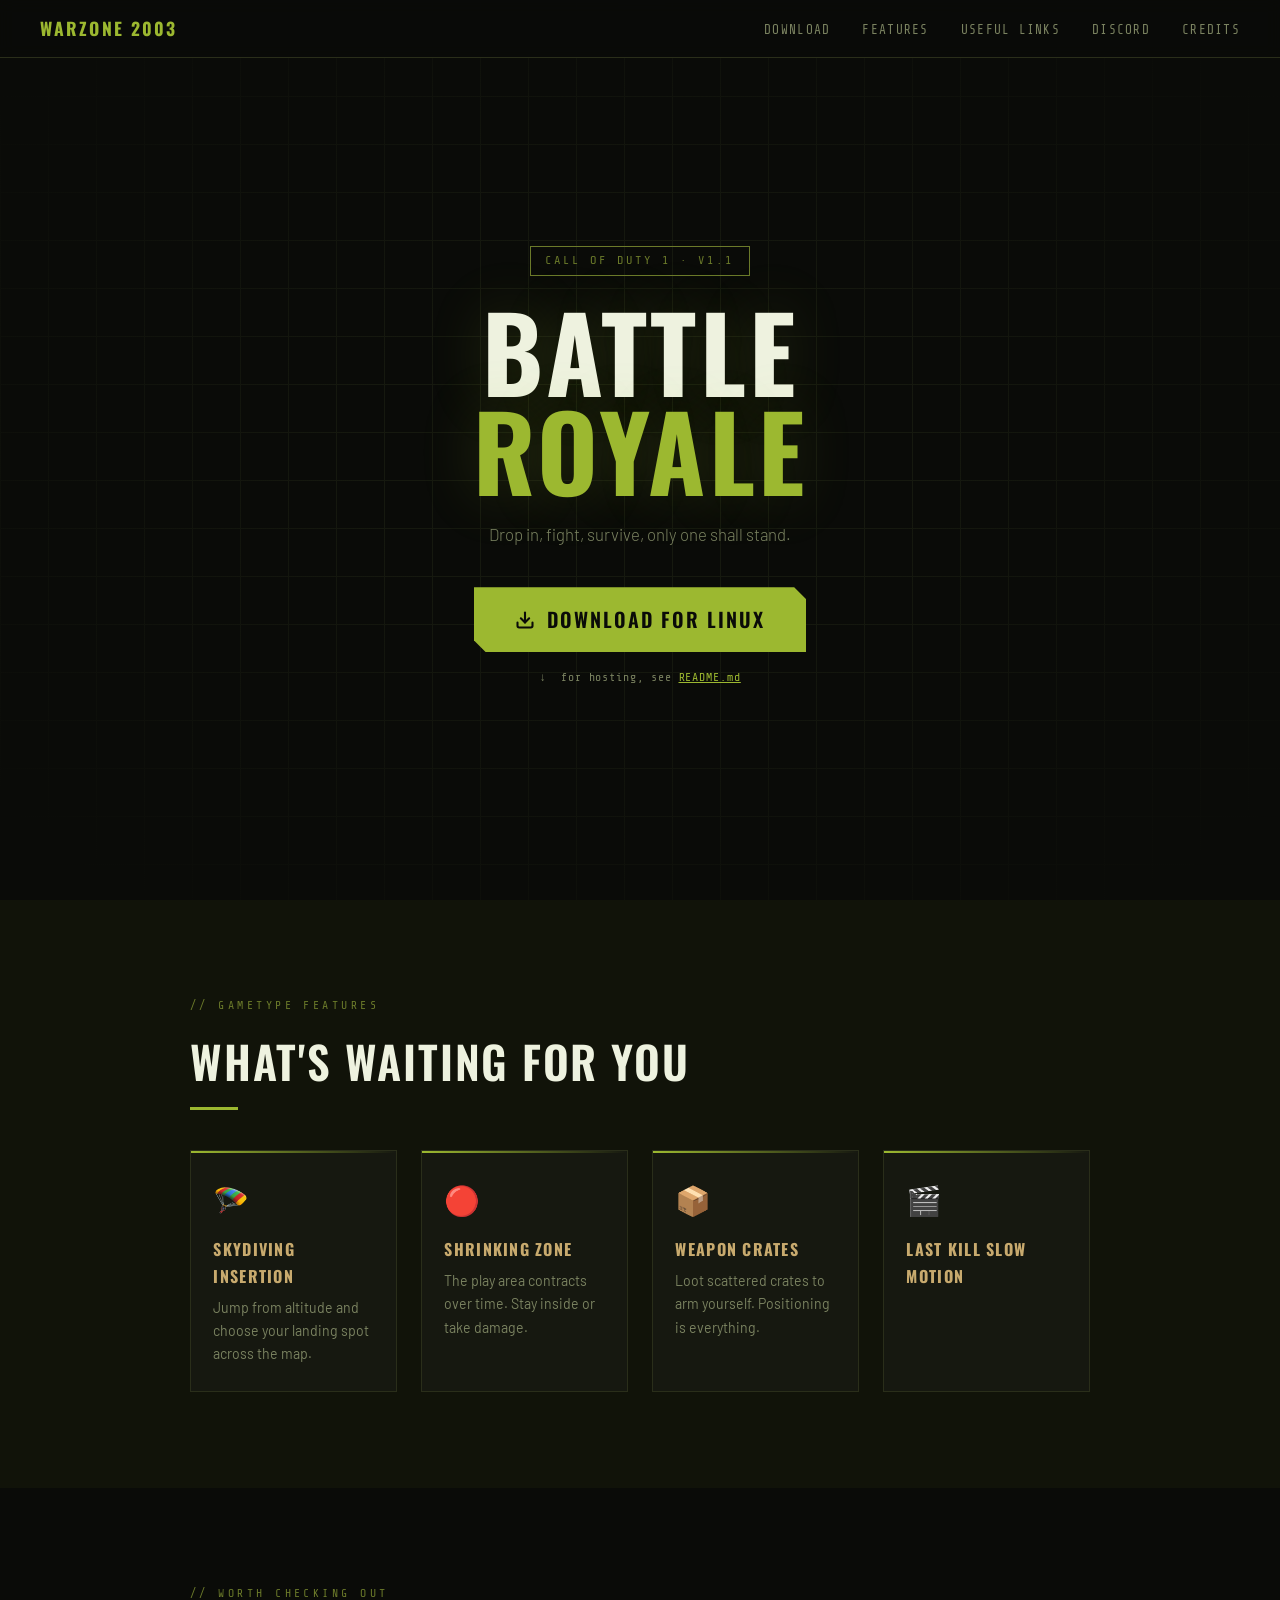
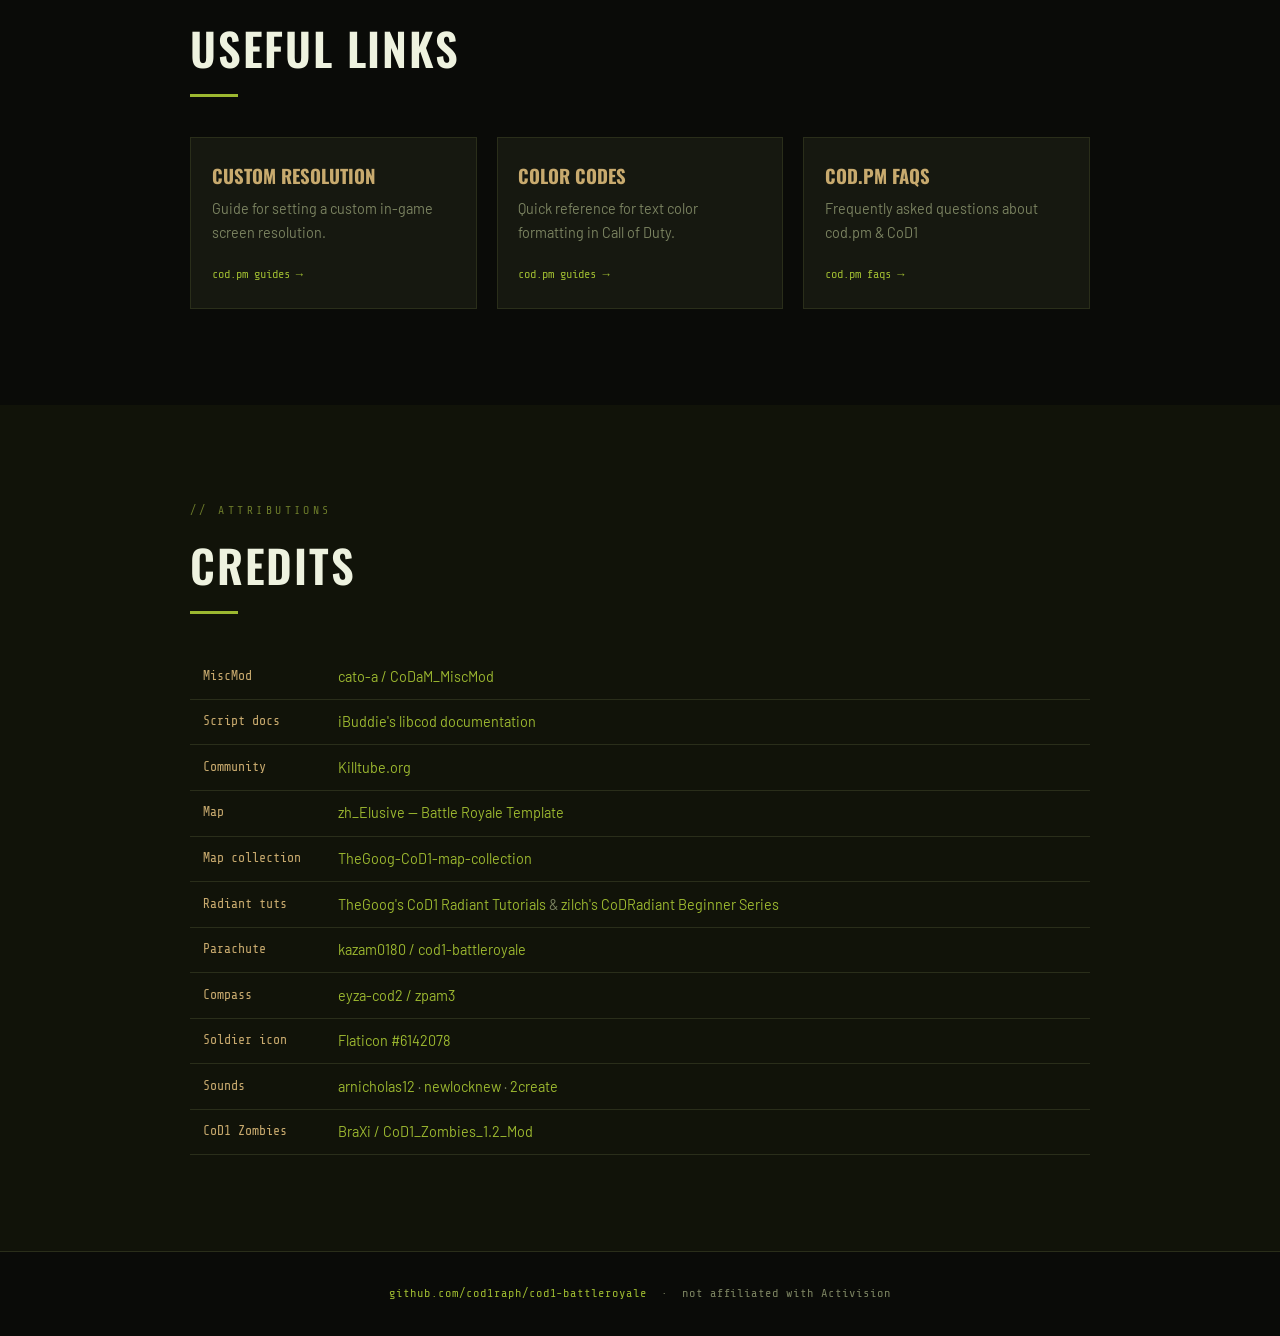
==== commit 62194431: "add discord link" ====
--- a/index.html
+++ b/index.html
@@ -42,6 +42,7 @@
     <li><a href="#download">Download</a></li>
     <li><a href="#features">Features</a></li>
     <li><a href="#links">Useful Links</a></li>
+    <li><a href="https://discord.gg/pfha8DvJpJ">Discord</a></li>
     <li><a href="#credits">Credits</a></li>
 </ul>
 </nav>
@@ -172,8 +173,8 @@
 }
 
 const RELEASES = {
-  windows: { file: 'warzone2003setup-0.3.3-windows.exe', label: 'Download for Windows' },
-  linux:   { file: 'warzone2003setup-0.3.3-linux',       label: 'Download for Linux'   },
+  windows: { file: 'warzone2003setup-0.4.1-windows.exe', label: 'Download for Windows' },
+  linux:   { file: 'warzone2003setup-0.4.1-linux',       label: 'Download for Linux'   },
   unknown: { file: null,                               label: 'Download' },
 };
 
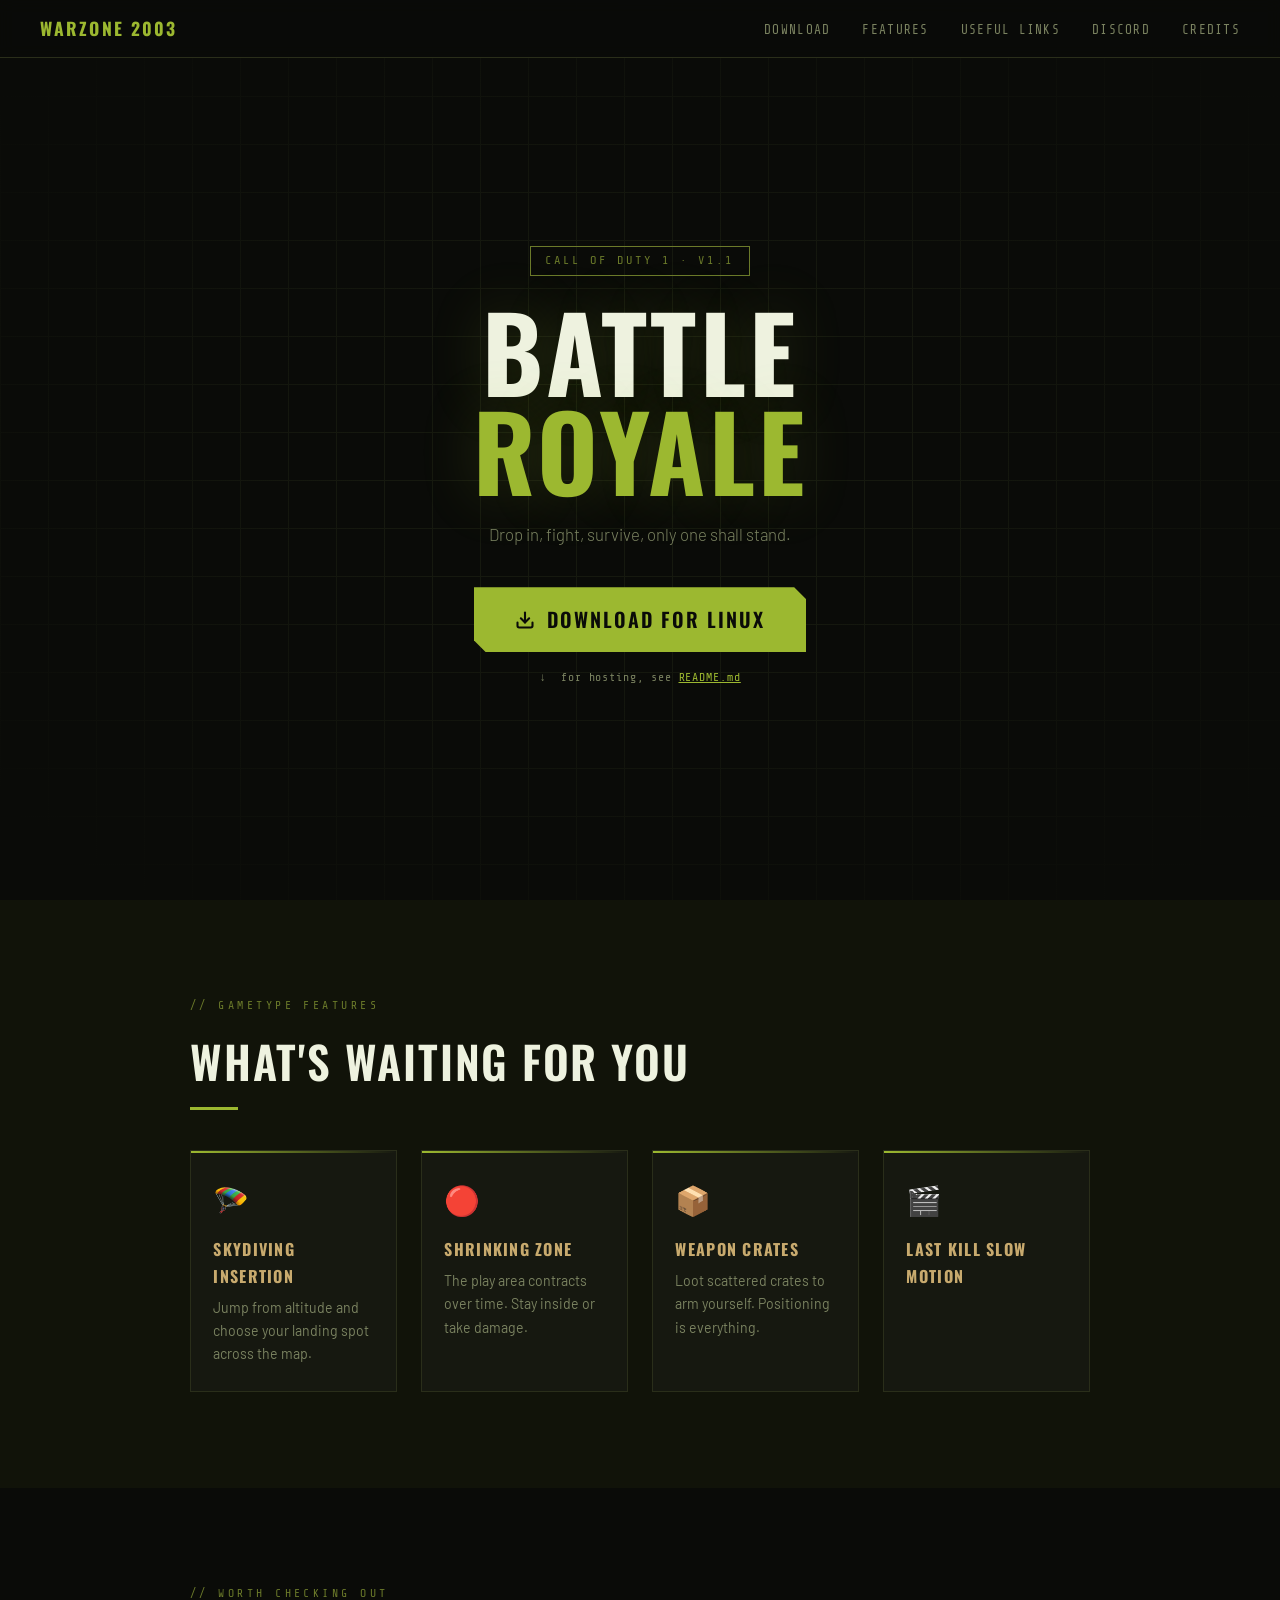
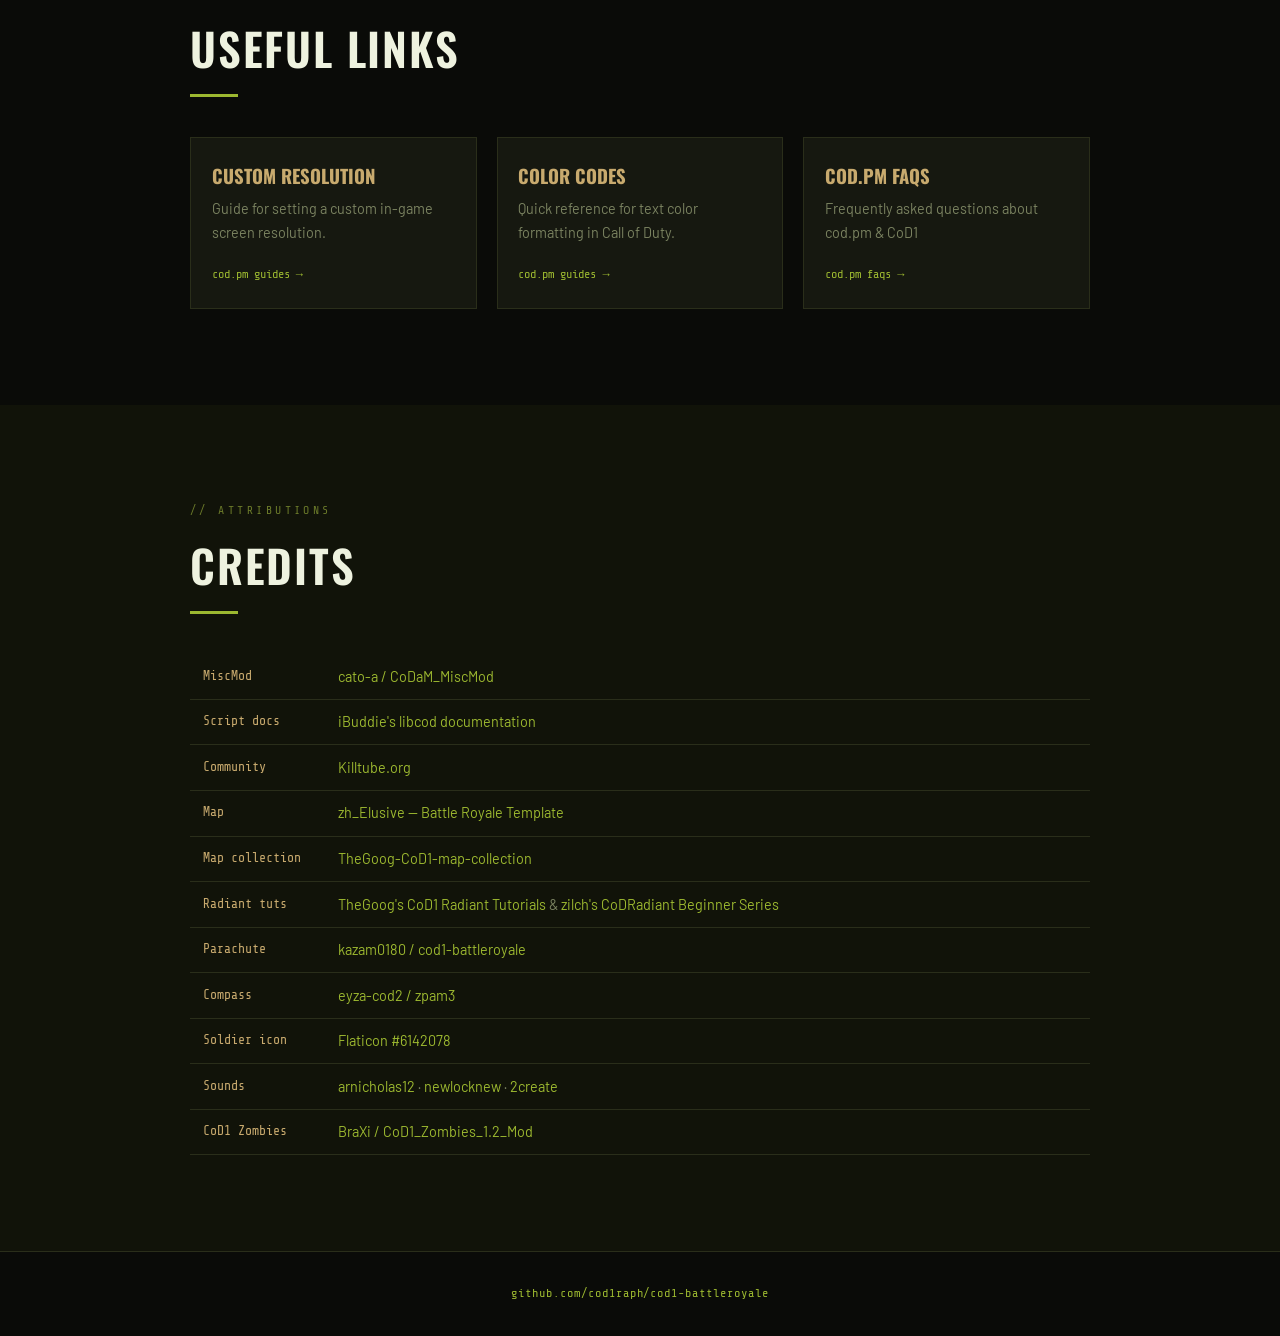
==== commit 404665c7: "remove "not affiliated with Activision" text" ====
--- a/index.html
+++ b/index.html
@@ -153,7 +153,6 @@
 <footer>
 <p>
     <a href="https://github.com/cod1raph/cod1-battleroyale" target="_blank" rel="noopener" style="color:var(--olive-lit)">github.com/cod1raph/cod1-battleroyale</a>
-    &nbsp;·&nbsp; not affiliated with Activision
 </p>
 </footer>
 
